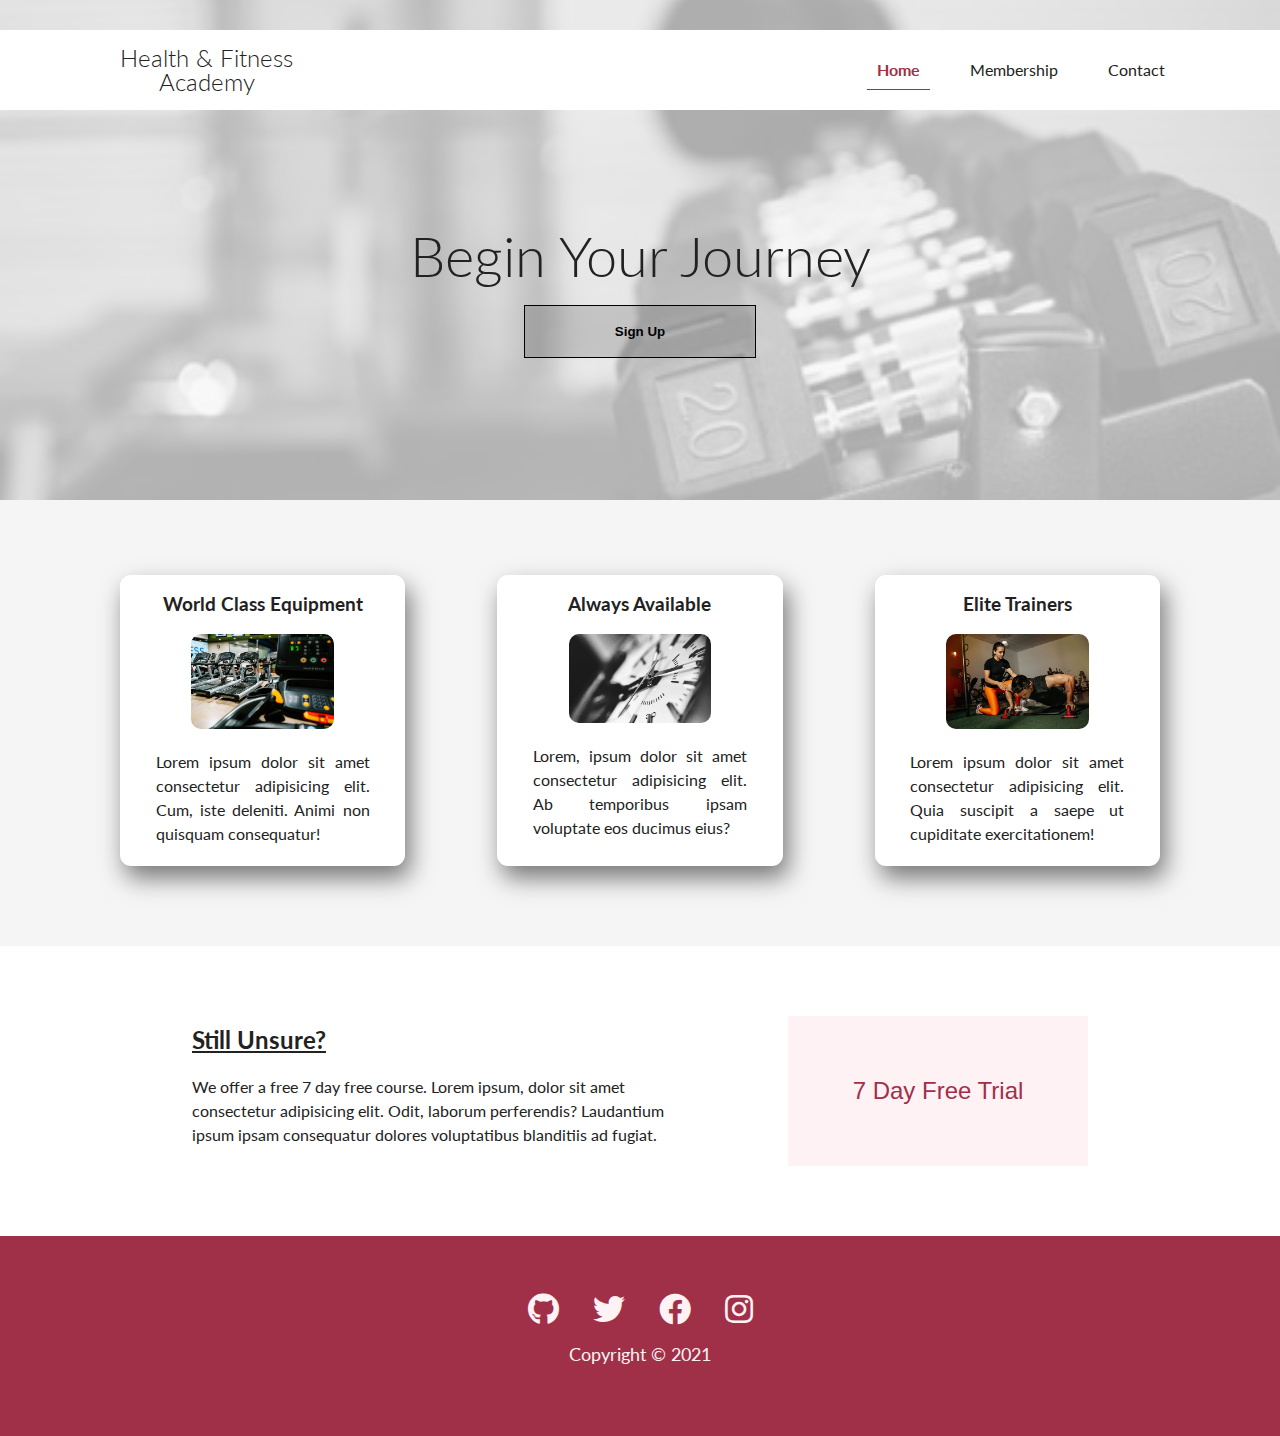
==== index.html @ ee3a8bec "Added responsive html homepage and css" ====
<!DOCTYPE html>
<html lang="en">
<head>
    <meta charset="UTF-8">
    <meta http-equiv="X-UA-Compatible" content="IE=edge">
    <meta name="viewport" content="width=device-width, initial-scale=1.0">
    <link rel="stylesheet" href="https://cdnjs.cloudflare.com/ajax/libs/font-awesome/5.15.4/css/all.min.css" 
    integrity="sha512-1ycn6IcaQQ40/MKBW2W4Rhis/DbILU74C1vSrLJxCq57o941Ym01SwNsOMqvEBFlcgUa6xLiPY/NS5R+E6ztJQ==" 
    crossorigin="anonymous" referrerpolicy="no-referrer" />
    <link rel="stylesheet" href="/styles/reset.css" type="text/css" media="screen">
    <link rel="stylesheet" href="/styles/utility.css" type="text/css" media="screen">
    <link rel="stylesheet" href="styles/styles.css" type="text/css" media="screen">
    <title>Health & Fitness Academy</title>
</head>
<body>
    <!-- Navbar -->
    <navbar class="navbar">
        <div class="container flex">
            <div class="navbar-logo flex">
                <h2>Health & Fitness</h2>
                <h2>Academy</h2>
            </div>
            <nav>
                <ul class="flex">
                    <li><a href="index.html" class="highlight">Home</a></li>
                    <li><a href="#">Membership</a></li>
                    <li><a href="#">Contact</a></li>
                </ul>
            </nav>
        </div>
    </navbar>

    <!-- Showcase -->
    <section class="showcase container">
        <div class="showcase-background"></div>
        <div class="showcase-content container flex">
            <h1>Begin Your Journey</h1>
            <button class="btn">Sign Up</button>
        </div>
    </section>

    <!-- Offer Section -->
    <section class="offer-section container">
        <div class="offer-card">
            <h3>World Class Equipment</h3>
            <img src="/images/barbell.jfif" alt="">
            <p>Lorem ipsum dolor sit amet consectetur adipisicing elit. Cum, iste deleniti. Animi non quisquam consequatur!</p>
        </div>
        <div class="offer-card">
            <h3>Always Available</h3>
            <img src="/images/time.jfif" alt="">
            <p>Lorem, ipsum dolor sit amet consectetur adipisicing elit. Ab temporibus ipsam voluptate eos ducimus eius?</p>
        </div>
        <div class="offer-card">
            <h3>Elite Trainers</h3>
            <img src="/images/personaltrainer.jfif" alt="">
            <p>Lorem ipsum dolor sit amet consectetur adipisicing elit. Quia suscipit a saepe ut cupiditate exercitationem!</p>
        </div>
    </section>

    <!-- Subscription -->
    <section class="subscription">
        <div class="subscription-container grid">
            <div class="subscription-content">
                <h2>Still Unsure?</h2>
                <p>We offer a free 7 day free course. Lorem ipsum, dolor sit amet consectetur adipisicing elit. Odit, laborum perferendis? Laudantium ipsum ipsam consequatur dolores voluptatibus blanditiis ad fugiat.</p>
            </div>
            <div class="subscription-box">
                <button class="btn">7 Day Free Trial</button>
            </div>
        </div>
    </section>

    <!-- Footer -->
    <footer class="footer">
        <div class="container flex">
            <div class="social">
                <a href="https://github.com/iMeece"><i class="fab fa-github fa-2x"></i></a>
                <a href="#"><i class="fab fa-twitter fa-2x"></i></a>
                <a href="#"><i class="fab fa-facebook fa-2x"></i></a>
                <a href="#"><i class="fab fa-instagram fa-2x"></i></a>
            </div>
            <div class="copyright">
                <p>Copyright &copy; 2021</p>
            </div>
        </div>
    </footer>
</body>
</html>
---- styles/utility.css ----
a {
    text-decoration: none;
    color: #222;
}

h1,
h2 {
    font-weight: 300;
    line-height: 1.2;
    margin: 10px 0;
}

p {
    margin: 10px 0;
}

img {
    width: 100%;
}

.btn {
    border: none;
    padding: 10px 20px;
    cursor: pointer;
}


.highlight {
    color: var(--primary-color);
    font-weight: bold;
    border-bottom: 1px solid var(--primary-color);
}

.container {
    max-width: 1100px;
    margin: 0 auto;
}

.flex {
    display: flex;
    justify-content: center;
    align-items: center;
    height: 100%;
}

.grid {
    display: grid;
    grid-template-columns: 2fr 1fr;
    gap: 20px;
    justify-content: center;
    align-items: center;
    height: 100%;
}
---- styles/styles.css ----
@import url('https://fonts.googleapis.com/css2?family=Lato:wght@300&display=swap');

:root {
    --primary-color: #a03048;
}

* {
    box-sizing: border-box;
}

body {
    font-family: 'Lato', 'sans-serif';
    color: #222;
    background-color: #f5f5f5;
    line-height: 1.5;
    position: relative;
}

/* Navbar */
.navbar {
    background-color: #fff;
    height: 80px;
    position: absolute;
    width: 100%;
    top: 30px;
}

.navbar .container {
    justify-content: space-between;
}

.navbar-logo {
    flex-direction: column;
}

.navbar h2 {
    font-size: 1.5rem;
    margin: 0 30px;
    line-height: 1;
}

.navbar a {
    padding: 10px;
    margin: 0 15px;
}

.navbar a:hover {
    font-weight: bold;
    border-bottom: 1px solid #222;
    border-spacing: 10px;
    color: #222;
}

/* Showcase */

.showcase {
    height: 500px;
}

.showcase-background::after {
    content: "";
    background-image: url("/images/showcase.jfif");
    background-position: center;
    background-repeat: no-repeat;
    background-size: cover;
    opacity: 0.3;
    position: absolute;
    z-index: -1;
    top: 0;
    left: 0;
    bottom: 0;
    right: 0;
    max-height: 500px;
}

.showcase-content {
    flex-direction: column;
}

.showcase-content h1 {
    font-size: 3.5rem;
    padding-top: 70px;
}

.showcase-content .btn {
    background-color:rgba(0,0,0,0.15);
    font-weight: bold;
    border: 1px solid black;
    padding: 18px 90px;
    margin-top: 5px;
}

.showcase-content .btn:hover {
    background-color:rgba(0,0,0,0.2);
}

/* Offer Section */

.offer-section {
    display: grid;
    grid-template-columns: repeat(3, 1fr);
    text-align: center;
    margin-top: 75px;
    grid-column-gap: 2rem;
}

.offer-card {
    background-color: #fff;
    border-radius: 11px;
    box-shadow: 5px 12px 25px #777;
    margin: 0 30px;
}

.offer-card h3 {
    width: 90%;
    margin: 15px auto 0;
    font-size: 1.2rem;
    font-weight: bold;
}

.offer-card img {
    width: 50%;
    margin: 15px 0;
    border-radius: 10px;
}

.offer-card p {
    width: 75%;
    margin: 0 auto 20px;
    text-align: justify;
}

/* Subscription */

.subscription {
    background-color: #fff;
    margin-top: 80px;
}

.subscription-container {
    width: 70%;
    margin: 0 auto;
    gap: 80px;
    padding: 70px 0;
}

.subscription-content {
    align-self: flex-start;
}

.subscription-content h2 {
    font-size: 1.5rem;
    font-weight: bold;
    text-decoration: underline;
    margin-bottom: 20px;
}

.subscription-box .btn {
    font-size: 1.5rem;
    width: 300px;
    height: 150px;
    background-color: #fff2f5;
    color: var(--primary-color);
}

.subscription-box .btn:hover {
    background-color: #fcecef;
    text-decoration: underline;
}

/* Footer */

.footer {
    height: 200px;
    background-color: var(--primary-color);
}

.footer .flex {
    flex-direction: column;
}

.footer .social i {
    margin: 0 15px;
    color: #fff2f5;
}

.footer .copyright p {
    font-size: 1.1rem;
    color: #fff2f5;
    padding-top: 5px;
}

/* Tablets and Under */
@media(max-width: 768px) {
    .offer-section {
        display: grid;
        grid-template-columns: repeat(1, 1fr);
        grid-template-rows: repeat(1, 1fr);
        text-align: center;
        margin-top: 75px;
        grid-row-gap: 20px;
    }

    .offer-card {
        display: grid;
        grid-template-columns: 1fr 1fr;
        align-items: center;
    }

    .offer-card img {
        height: 150px;
        width: auto;
        max-width: 220px;
        grid-row-end: span 2;
        justify-self: flex-end;
        margin-right: 30px;
    }

    .offer-card h3 {
        text-decoration: underline;
    }

    .subscription-container {
        width: 90%;
    }

    .subscription-content h2 {
        text-align: center;
    }

    .subscription-content p {
        text-align: justify;
        margin-left: 5px;
    }

}

/* Mobile */
@media(max-width: 500px) {
    .navbar h2 {
        font-size: 1.2rem;
    }

    .navbar a {
        padding: 15px;
        margin: 0 0px;
    }

    .showcase-content h1 {
        font-size: 3.3rem;
        margin-bottom: 20px;
    }

    .offer-section {
        grid-row-gap: 30px;
    }

    .offer-card img {
        height: 100px;
        max-width: 200px;
        grid-row-end: span 1;
        justify-self: center;
    }

    .offer-card p {
        grid-column-end: span 2;
    }

    .subscription-container {
        grid-template-columns: 1fr;
        gap: 30px;
    }

    .subscription-box {
        justify-self: center;
    }

    .subscription-box .btn {
        width: 350px;
    }
    
    .subscription {
        background-color: #fff;
        margin-top: 25px;
    }

}
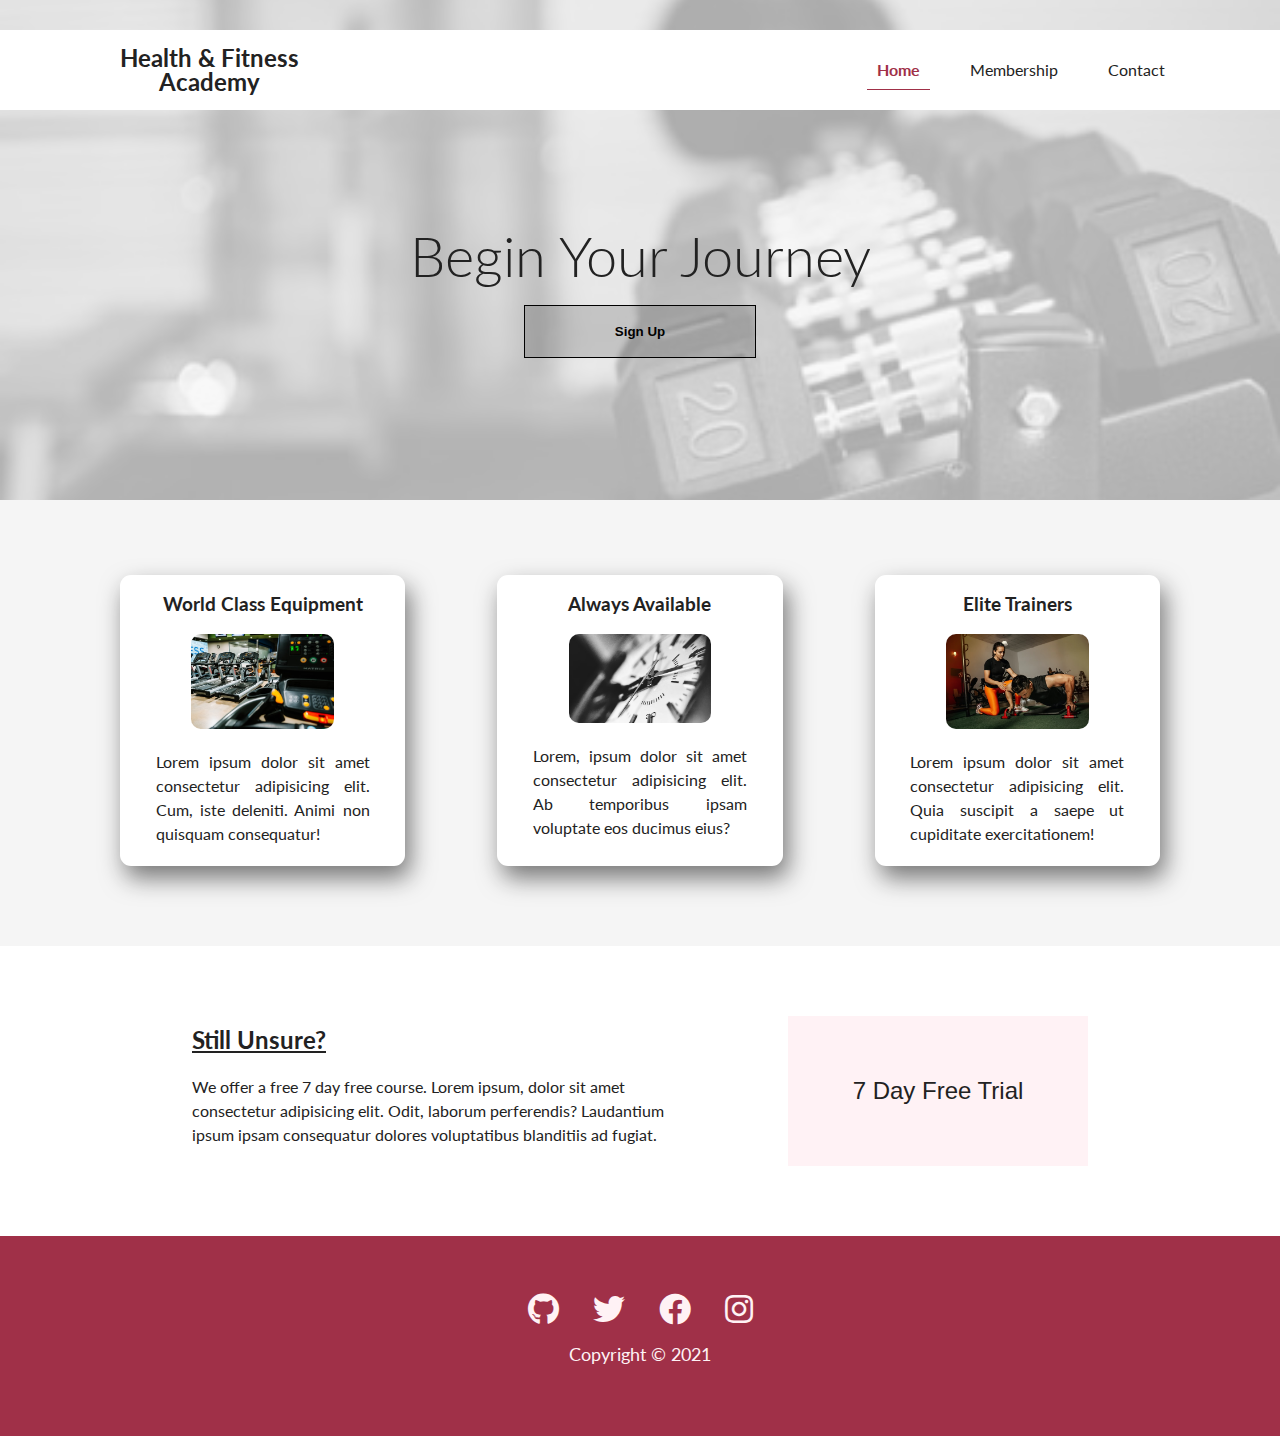
==== commit 94d2c2cd: "Added membership.html page" ====
--- a/index.html
+++ b/index.html
@@ -7,8 +7,8 @@
     <link rel="stylesheet" href="https://cdnjs.cloudflare.com/ajax/libs/font-awesome/5.15.4/css/all.min.css" 
     integrity="sha512-1ycn6IcaQQ40/MKBW2W4Rhis/DbILU74C1vSrLJxCq57o941Ym01SwNsOMqvEBFlcgUa6xLiPY/NS5R+E6ztJQ==" 
     crossorigin="anonymous" referrerpolicy="no-referrer" />
-    <link rel="stylesheet" href="/styles/reset.css" type="text/css" media="screen">
-    <link rel="stylesheet" href="/styles/utility.css" type="text/css" media="screen">
+    <link rel="stylesheet" href="styles/reset.css" type="text/css" media="screen">
+    <link rel="stylesheet" href="styles/utility.css" type="text/css" media="screen">
     <link rel="stylesheet" href="styles/styles.css" type="text/css" media="screen">
     <title>Health & Fitness Academy</title>
 </head>
@@ -23,8 +23,8 @@
             <nav>
                 <ul class="flex">
                     <li><a href="index.html" class="highlight">Home</a></li>
-                    <li><a href="#">Membership</a></li>
-                    <li><a href="#">Contact</a></li>
+                    <li><a href="membership.html">Membership</a></li>
+                    <li><a href="contact.html">Contact</a></li>
                 </ul>
             </nav>
         </div>
@@ -43,17 +43,17 @@
     <section class="offer-section container">
         <div class="offer-card">
             <h3>World Class Equipment</h3>
-            <img src="/images/barbell.jfif" alt="">
+            <img src="images/barbell.jfif" alt="">
             <p>Lorem ipsum dolor sit amet consectetur adipisicing elit. Cum, iste deleniti. Animi non quisquam consequatur!</p>
         </div>
         <div class="offer-card">
             <h3>Always Available</h3>
-            <img src="/images/time.jfif" alt="">
+            <img src="images/time.jfif" alt="">
             <p>Lorem, ipsum dolor sit amet consectetur adipisicing elit. Ab temporibus ipsam voluptate eos ducimus eius?</p>
         </div>
         <div class="offer-card">
             <h3>Elite Trainers</h3>
-            <img src="/images/personaltrainer.jfif" alt="">
+            <img src="images/personaltrainer.jfif" alt="">
             <p>Lorem ipsum dolor sit amet consectetur adipisicing elit. Quia suscipit a saepe ut cupiditate exercitationem!</p>
         </div>
     </section>
@@ -66,11 +66,10 @@
                 <p>We offer a free 7 day free course. Lorem ipsum, dolor sit amet consectetur adipisicing elit. Odit, laborum perferendis? Laudantium ipsum ipsam consequatur dolores voluptatibus blanditiis ad fugiat.</p>
             </div>
             <div class="subscription-box">
-                <button class="btn">7 Day Free Trial</button>
+                <button class="btn"><a href="#">7 Day Free Trial</a></button>
             </div>
         </div>
     </section>
-
     <!-- Footer -->
     <footer class="footer">
         <div class="container flex">
--- a/styles/styles.css
+++ b/styles/styles.css
@@ -14,6 +14,8 @@
     background-color: #f5f5f5;
     line-height: 1.5;
     position: relative;
+    display: flex;
+    flex-direction: column;
 }
 
 /* Navbar */
@@ -33,10 +35,15 @@
     flex-direction: column;
 }
 
+.navbar .navbar-academy {
+    color: var(--primary-color);
+}
+
 .navbar h2 {
     font-size: 1.5rem;
     margin: 0 30px;
     line-height: 1;
+    font-weight: bold;
 }
 
 .navbar a {
@@ -59,7 +66,7 @@
 
 .showcase-background::after {
     content: "";
-    background-image: url("/images/showcase.jfif");
+    background-image: url("../images/showcase.jfif");
     background-position: center;
     background-repeat: no-repeat;
     background-size: cover;
@@ -173,6 +180,7 @@
 .footer {
     height: 200px;
     background-color: var(--primary-color);
+    flex-shrink: 1;
 }
 
 .footer .flex {
@@ -188,6 +196,40 @@
     font-size: 1.1rem;
     color: #fff2f5;
     padding-top: 5px;
+}
+
+/* Price Section */
+.price-section {
+    margin: 200px auto 25px;
+}
+
+.price-section .offer-card h3 {
+    margin-bottom: 10px;
+    border: 1px solid var(--primary-color);
+    width: 70%;
+    height: 100px;
+    display: flex;
+    flex-direction: column;
+    justify-content: center;
+    align-items: center;
+    color: var(--primary-color);
+}
+
+.price-section .price {
+    display: inline;
+    font-size: 1.2rem;
+    font-weight: bold;
+    color: var(--primary-color);
+}
+
+.price-section .price-btn {
+    width: 80%;
+    height: 45px;
+    margin-bottom: 25px;
+    border-radius: 10px;
+    font-weight: bold;
+    color: var(--primary-color);
+    font-size: 0.9rem;
 }
 
 /* Tablets and Under */
@@ -233,10 +275,24 @@
         margin-left: 5px;
     }
 
+    .price-section {
+        margin: 180px auto 25px;
+    }
+
+    .price-section .offer-card h3 {
+        height: 90px;
+        margin: 30px auto;
+    }
+
+    .price-section .offer-card p {
+        padding-top: 15px;
+    }
+    
+
 }
 
 /* Mobile */
-@media(max-width: 500px) {
+@media(max-width: 600px) {
     .navbar h2 {
         font-size: 1.2rem;
     }
@@ -284,4 +340,47 @@
         margin-top: 25px;
     }
 
-}+    .price-section .offer-card h3 {
+        margin-bottom: 10px;
+        width: 200px;
+        height: 100px;
+        grid-column-end: span 2;
+    }
+
+    .price-section form {
+        grid-column-end: span 2;
+    }
+}
+
+@media(max-width: 420px) {
+    .navbar {
+        top: 0;
+        height: 120px;
+    }
+
+    .navbar .container {
+        flex-direction: column;
+    }
+    
+    .navbar nav {
+        margin-bottom: 25px;
+    }
+
+    .navbar a {
+        padding: 0 15px;
+    }
+
+    .showcase-content h1 {
+        font-size: 2rem;
+        padding-top: 40px;
+    }
+
+    .subscription-box .btn {
+        font-size: 1.4rem;
+        width: 220px;
+        height: 100px;
+    }
+
+    
+
+}
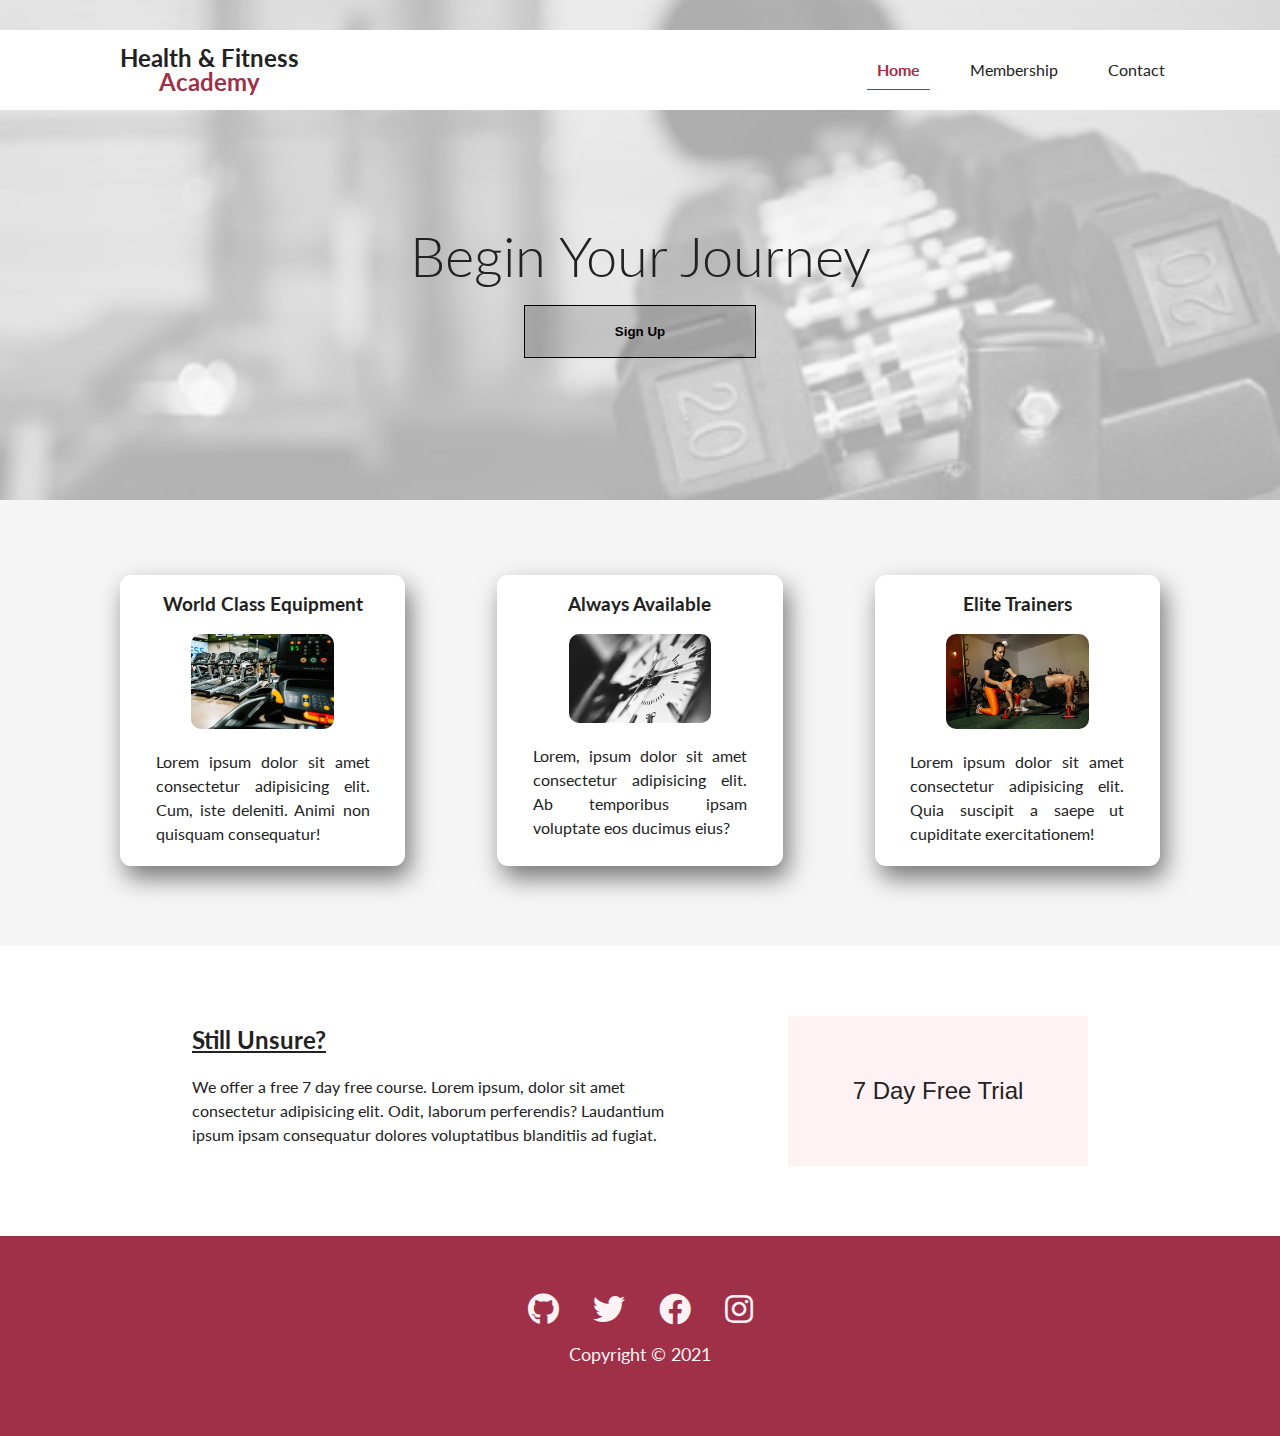
==== commit e7711f51: "Added class to logo" ====
--- a/index.html
+++ b/index.html
@@ -18,7 +18,7 @@
         <div class="container flex">
             <div class="navbar-logo flex">
                 <h2>Health & Fitness</h2>
-                <h2>Academy</h2>
+                <h2 class="navbar-academy">Academy</h2>
             </div>
             <nav>
                 <ul class="flex">
@@ -43,17 +43,17 @@
     <section class="offer-section container">
         <div class="offer-card">
             <h3>World Class Equipment</h3>
-            <img src="images/barbell.jfif" alt="">
+            <img src="images/barbell.jfif" alt="barbell image">
             <p>Lorem ipsum dolor sit amet consectetur adipisicing elit. Cum, iste deleniti. Animi non quisquam consequatur!</p>
         </div>
         <div class="offer-card">
             <h3>Always Available</h3>
-            <img src="images/time.jfif" alt="">
+            <img src="images/time.jfif" alt="clock image">
             <p>Lorem, ipsum dolor sit amet consectetur adipisicing elit. Ab temporibus ipsam voluptate eos ducimus eius?</p>
         </div>
         <div class="offer-card">
             <h3>Elite Trainers</h3>
-            <img src="images/personaltrainer.jfif" alt="">
+            <img src="images/personaltrainer.jfif" alt="trainer image">
             <p>Lorem ipsum dolor sit amet consectetur adipisicing elit. Quia suscipit a saepe ut cupiditate exercitationem!</p>
         </div>
     </section>
@@ -70,6 +70,7 @@
             </div>
         </div>
     </section>
+    
     <!-- Footer -->
     <footer class="footer">
         <div class="container flex">
--- a/styles/styles.css
+++ b/styles/styles.css
@@ -232,6 +232,91 @@
     font-size: 0.9rem;
 }
 
+/* Contact Info */
+
+.contact-info {
+    margin: 200px 0 85px;
+}
+
+.contact-info .container {
+    width: 55%;
+}
+
+.contact-info .flex {
+    justify-content: space-between;
+}
+
+.contact-info img {
+    width: 200px;
+}
+
+.contact-info h5 {
+    line-height: 3;
+    margin-top: 25px;
+}
+
+.contact-bold {
+    font-weight: bold;
+    font-size: 1.1rem;
+}
+
+/* Contact Form */
+.contact-form {
+    padding-top: 50px;
+    background-color: #fff;
+}
+
+.contact-form .flex {
+    justify-content: space-between;
+    align-items: flex-start;
+}
+
+.contact-form .container {
+    width: 70%;
+}
+
+.contact-form-content {
+    width: 50%;
+}
+
+.contact-form-content h2 {
+    font-size: 1.4rem;
+    font-weight: bold;
+}
+
+.form-inputs {
+    display: flex;
+    flex-direction: column;
+    margin-bottom: 50px;
+}
+
+.contact-form .btn {
+    background: var(--primary-color);
+    color: #fff;
+    border-radius: 5px;
+    width: 40%;
+    height: 40px;
+    margin: 0 auto;
+}
+
+.contact-form input[type="email"],
+.contact-form textarea {
+    border: none;
+    margin-bottom: 10px;
+    border-radius: 5px;
+    background-color: #e9e9e9;
+}
+
+.contact-form input[type="email"] {
+    height: 20px;
+    padding: 20px;
+}
+
+.contact-form textarea {
+    padding: 10px 20px;
+    font-size: 0.9rem;
+}
+
 /* Tablets and Under */
 @media(max-width: 768px) {
     .offer-section {
@@ -287,8 +372,30 @@
     .price-section .offer-card p {
         padding-top: 15px;
     }
+
+    .contact-info .container {
+        width: 80%;
+    }
+
+    .contact-form .container {
+        width: 80%;
+    }
+
+    .contact-form .flex {
+        flex-direction: column;
+        align-items: center;
+    }
+
+    .contact-form-content {
+        width: 80%;
+        margin-bottom: 20px;
+    }
+
+    .contact-form textarea {
+        width: 450px;
+        height: 150px;
+    }
     
-
 }
 
 /* Mobile */
@@ -350,6 +457,24 @@
     .price-section form {
         grid-column-end: span 2;
     }
+
+    .contact-info .flex {
+        flex-direction: column-reverse;
+    }
+    
+    .contact-info img {
+        width: 125%;
+        height: 200px;
+    }
+
+    .contact-form textarea {
+        width: 300px;
+        height: 140px;
+    }
+
+    .contact-info {
+        margin: 100px 0 30px;
+    }
 }
 
 @media(max-width: 420px) {
@@ -380,7 +505,11 @@
         width: 220px;
         height: 100px;
     }
-
-    
-
-}
+}
+
+@media(max-width: 300px) {
+    .contact-form textarea {
+        width: 210px;
+        height: 120px;
+    }
+}
